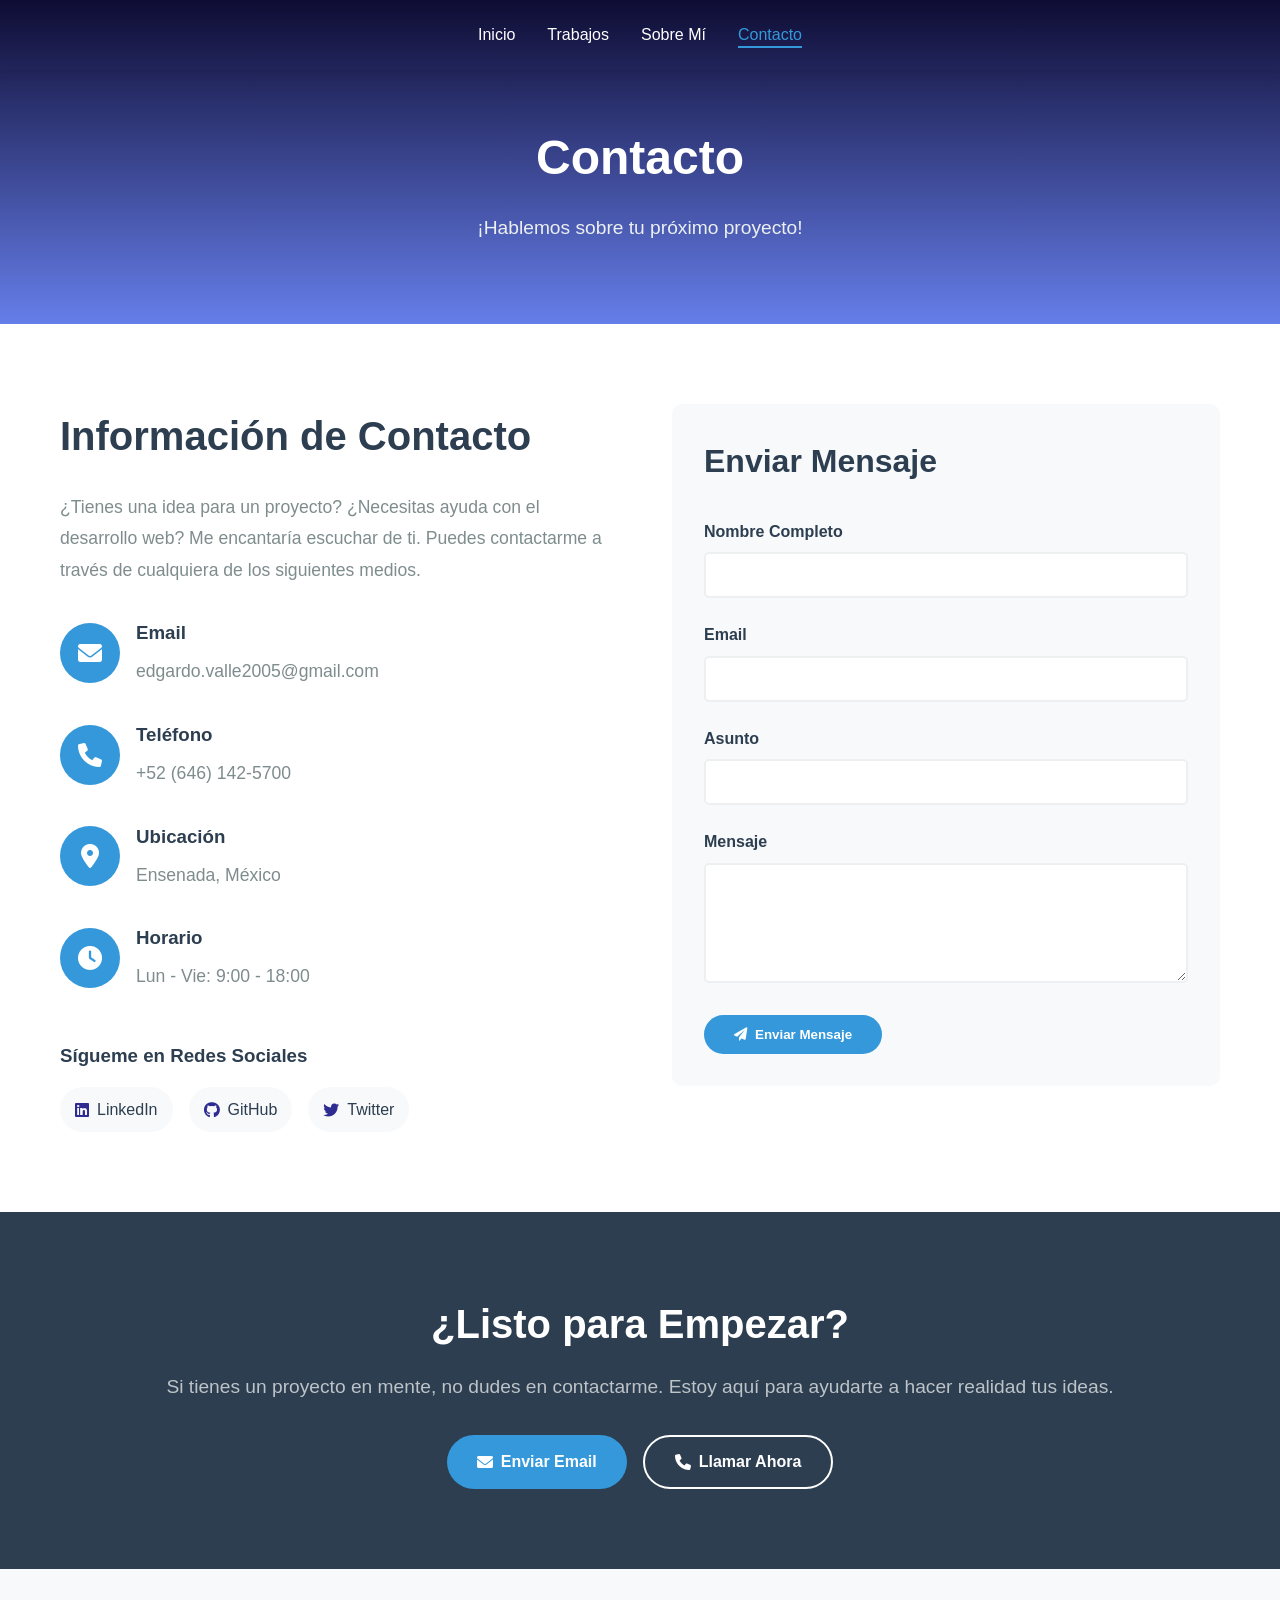
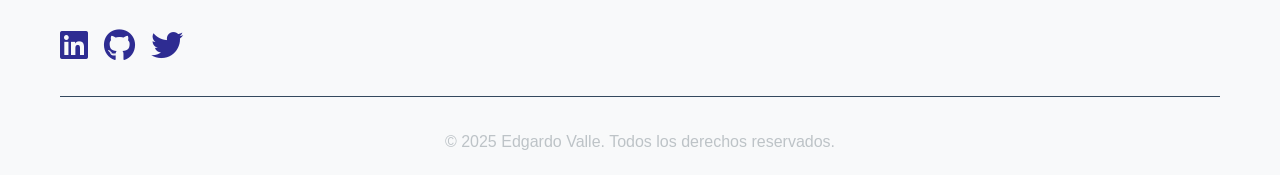
==== contacto.html @ f6646665 "Pagina web terminada" ====
<!DOCTYPE html>
<html lang="es">
<head>
    <meta charset="UTF-8">
    <meta name="viewport" content="width=device-width, initial-scale=1.0">
    <title>Contacto - Mi Portfolio</title>
    <link rel="stylesheet" href="styles.css">
    <link href="https://cdnjs.cloudflare.com/ajax/libs/font-awesome/6.0.0/css/all.min.css" rel="stylesheet">
</head>
<body>
    <nav class="navbar">
        <div class="nav-container">
            <ul class="nav-menu">
                <li class="nav-item">
                    <a href="index.html" class="nav-link">Inicio</a>
                </li>
                <li class="nav-item">
                    <a href="trabajos.html" class="nav-link">Trabajos</a>
                </li>
                <li class="nav-item">
                    <a href="sobre-mi.html" class="nav-link">Sobre Mí</a>
                </li>
                <li class="nav-item">
                    <a href="contacto.html" class="nav-link active">Contacto</a>
                </li>
            </ul>
            <div class="hamburger">
                <span class="bar"></span>
                <span class="bar"></span>
                <span class="bar"></span>
            </div>
        </div>
    </nav>

    <main>
        <section class="page-header">
            <div class="container">
                <h1>Contacto</h1>
                <p>¡Hablemos sobre tu próximo proyecto!</p>
            </div>
        </section>

        <section class="contact">
            <div class="container">
                <div class="contact-content">
                    <div class="contact-info">
                        <h2>Información de Contacto</h2>
                        <p>
                            ¿Tienes una idea para un proyecto? ¿Necesitas ayuda con el desarrollo web? 
                            Me encantaría escuchar de ti. Puedes contactarme a través de cualquiera de 
                            los siguientes medios.
                        </p>
                        
                        <div class="contact-methods">
                            <div class="contact-method">
                                <div class="contact-icon">
                                    <i class="fas fa-envelope"></i>
                                </div>
                                <div class="contact-details">
                                    <h3>Email</h3>
                                    <p>edgardo.valle2005@gmail.com</p>
                                </div>
                            </div>
                            
                            <div class="contact-method">
                                <div class="contact-icon">
                                    <i class="fas fa-phone"></i>
                                </div>
                                <div class="contact-details">
                                    <h3>Teléfono</h3>
                                    <p>+52 (646) 142-5700</p>
                                </div>
                            </div>
                            
                            <div class="contact-method">
                                <div class="contact-icon">
                                    <i class="fas fa-map-marker-alt"></i>
                                </div>
                                <div class="contact-details">
                                    <h3>Ubicación</h3>
                                    <p>Ensenada, México</p>
                                </div>
                            </div>
                            
                            <div class="contact-method">
                                <div class="contact-icon">
                                    <i class="fas fa-clock"></i>
                                </div>
                                <div class="contact-details">
                                    <h3>Horario</h3>
                                    <p>Lun - Vie: 9:00 - 18:00</p>
                                </div>
                            </div>
                        </div>

                        <div class="social-contact">
                            <h3>Sígueme en Redes Sociales</h3>
                            <div class="social-links">
                                <a href="#" class="social-link">
                                    <i class="fab fa-linkedin"></i>
                                    <span>LinkedIn</span>
                                </a>
                                <a href="#" class="social-link">
                                    <i class="fab fa-github"></i>
                                    <span>GitHub</span>
                                </a>
                                <a href="#" class="social-link">
                                    <i class="fab fa-twitter"></i>
                                    <span>Twitter</span>
                                </a>
                                <!-- <a href="#" class="social-link">
                                    <i class="fab fa-instagram"></i>
                                    <span>Instagram</span>
                                </a> -->
                            </div>
                        </div>
                    </div>

                    <div class="contact-form-container">
                        <form class="contact-form" id="contactForm" action="https://formspree.io/f/mkgqorav" method="POST">
                            <h2>Enviar Mensaje</h2>
                            
                            <div class="form-group">
                                <label for="name">Nombre Completo</label>
                                <input type="text" id="name" name="name" required>
                            </div>
                            
                            <div class="form-group">
                                <label for="email">Email</label>
                                <input type="email" id="email" name="email" required>
                            </div>
                            
                            <div class="form-group">
                                <label for="subject">Asunto</label>
                                <input type="text" id="subject" name="subject" required>
                            </div>
                            
                            <div class="form-group">
                                <label for="message">Mensaje</label>
                                <textarea id="message" name="message" rows="5" required></textarea>
                            </div>
                            
                            <button type="submit" class="btn btn-primary">
                                <i class="fas fa-paper-plane"></i>
                                Enviar Mensaje
                            </button>
                        </form>
                    </div>
                </div>
            </div>
        </section>

        <!-- <section class="map-section">
            <div class="container">
                <h2>¿Dónde Encontrarme?</h2>
                <div class="map-placeholder">
                    <i class="fas fa-map"></i>
                    <p>Mapa interactivo de ubicación</p>
                    <small>Puedes integrar Google Maps aquí</small>
                </div>
            </div>
        </section> -->

        <section class="cta-contact">
            <div class="container">
                <h2>¿Listo para Empezar?</h2>
                <p>Si tienes un proyecto en mente, no dudes en contactarme. Estoy aquí para ayudarte a hacer realidad tus ideas.</p>
                <div class="cta-buttons">
                    <a href="mailto:edgardo.valle2005@gmail.com" class="btn btn-primary">
                        <i class="fas fa-envelope"></i>
                        Enviar Email
                    </a>
                    <a href="tel:+526461426384" class="btn btn-secondary">
                        <i class="fas fa-phone"></i>
                        Llamar Ahora
                    </a>
                </div>
            </div>
        </section>
    </main>

    <footer class="footer">
        <div class="container">
            <div class="footer-content">
                <!-- <div class="footer-section">
                    <h3>Mi Portfolio</h3>
                    <p>Creando experiencias digitales excepcionales</p>
                </div> -->
                <!-- <div class="footer-section">
                    <h3>Enlaces Rápidos</h3>
                    <ul>
                        <li><a href="index.html">Inicio</a></li>
                        <li><a href="trabajos.html">Trabajos</a></li>
                        <li><a href="sobre-mi.html">Sobre Mí</a></li>
                        <li><a href="contacto.html">Contacto</a></li>
                    </ul>
                </div> -->
                <div class="footer-section">
                    <!-- <h3>Redes Sociales</h3> -->
                    <div class="social-links">
                        <a href="#"><i class="fab fa-linkedin fa-2x"></i></a>
                        <a href="#"><i class="fab fa-github fa-2x"></i></a>
                        <a href="#"><i class="fab fa-twitter fa-2x"></i></a>
                    </div>
                </div>
            </div>
            <div class="footer-bottom">
                <p>&copy; 2025 Edgardo Valle. Todos los derechos reservados.</p>
            </div>
        </div>
    </footer>


    <script src="script.js"></script>

      <script>
  // Formulario de contacto
document.addEventListener('DOMContentLoaded', function() {
    const contactForm = document.getElementById('contactForm');
    
    if (contactForm) {
        contactForm.addEventListener('submit', async function(e) { // 👈 aquí añadí async
            e.preventDefault();
            
            // Obtener datos del formulario
            const formData = new FormData(contactForm);
            const name = formData.get('name');
            const email = formData.get('email');
            const subject = formData.get('subject');
            const message = formData.get('message');
            
            // Validación básica
            if (!name || !email || !subject || !message) {
                showMessage('Por favor, completa todos los campos.', 'error');
                return;
            }
            
            if (!isValidEmail(email)) {
                showMessage('Por favor, ingresa un email válido.', 'error');
                return;
            }
            
            try {
                 const res = await fetch(contactForm.action, {
                    method: 'POST',
                    body: formData, // 👈 directamente formData
                    headers: {
                        'Accept': 'application/json'
                    }
                });

                if (res.ok) {
                    showMessage('¡Mensaje enviado correctamente! Te contactaré pronto.', 'success');
                    contactForm.reset();
                } else {
                    showMessage('Hubo un error al enviar el mensaje. Revisa la consola Network/Response.', 'error');
                }
            } catch (err) {
                console.error('Error en fetch:', err);
                showMessage('Error de red: ' + (err.message || err), 'error');
            }
        });
    }
});

  </script>

  
</body>
</html>
---- styles.css ----
/* Reset y configuración base */
* {
    margin: 0;
    padding: 0;
    box-sizing: border-box;
}

html {
    scroll-behavior: smooth;
}

body {
    font-family: 'Segoe UI', Tahoma, Geneva, Verdana, sans-serif;
    line-height: 1.6;
    color: #333;
    background-color: #f8f9fa;
    /* background-size: cover;
    background-position: center;
    background-repeat: no-repeat;
    background-attachment: fixed; */
}

.background-video {
    position: absolute;
    top: 0;
    left: 0;
    width: 100%;
    height: 100%;
    object-fit: cover;
    z-index: -1;
}

.container {
    max-width: 1200px;
    margin: 0 auto;
    padding: 0 20px;
}

/* Navegación */
.navbar {
    box-shadow: 0 2px 10px rgba(0,0,0,0.1);
    position: fixed;
    top: 0;
    width: 100%;
    z-index: 1000;
    transition: all 0.3s ease;
}

.navbar.scrolled {
    background: #ffffff;
}

.nav-container {
    max-width: 1200px;
    margin: 0 auto;
    padding: 0 20px;
    display: flex;
    justify-content: center;
    align-items: center;
    height: 70px;
}

.nav-menu {
    display: flex;
    list-style: none;
    gap: 2rem;
}

.nav-link {
    color: #ffffff;
    text-decoration: none;
    font-weight: 500;
    transition: color 0.3s ease;
    position: relative;
}

.nav-link.scrolled {
    color: #121212;
}

.nav-link:hover,
.nav-link.active {
    color: #3498db;
}

.nav-link.active::after {
    content: '';
    position: absolute;
    bottom: -5px;
    left: 0;
    width: 100%;
    height: 2px;
    background: #3498db;
}

.hamburger {
    display: none;
    flex-direction: column;
    cursor: pointer;
}

.bar {
    width: 25px;
    height: 3px;
    background: #333;
    margin: 3px 0;
    transition: 0.3s;
}

/* Hero Section */
.hero {
    /* background: linear-gradient(135deg, #667eea 0%, #764ba2 100%); */
    color: white;
    display: flex;
    align-items:center;
    min-height: 100vh;
}

.hero-content {
    max-width: 50%;
    padding: 0 100px; 
    display: grid;
    grid-template-columns: 1fr;
    gap: 2rem;
    align-items: center;
}

.hero h1 {
    font-size: 3.5rem;
    margin-bottom: 1rem;
    line-height: 1.2;
}

.highlight {
    color: #f69b08;
}

.hero-subtitle {
    font-size: 1.5rem;
    margin-bottom: 1rem;
    color: #ecf0f1;
}

.hero-description {
    font-size: 1.1rem;
    margin-bottom: 2rem;
    color: #ffffff;
}

.hero-buttons {
    display: flex;
    gap: 1rem;
    flex-wrap: wrap;
}

.btn {
    padding: 12px 30px;
    border: none;
    border-radius: 50px;
    text-decoration: none;
    font-weight: 600;
    transition: all 0.3s ease;
    display: inline-flex;
    align-items: center;
    gap: 0.5rem;
    cursor: pointer;
}

.btn-primary {
    background: #3498db;
    color: white;
}

.btn-primary:hover {
    background: #2980b9;
    transform: translateY(-2px);
    box-shadow: 0 5px 15px rgba(52, 152, 219, 0.4);
}

.btn-secondary {
    background: transparent;
    color: white;
    border: 2px solid white;
}

.btn-secondary:hover {
    background: white;
    color: #3498db;
    transform: translateY(-2px);
}

.hero-image {
    display: flex;
    justify-content: center;
    align-items: center;
}

.profile-card {
    background: rgba(255, 255, 255, 0.1);
    backdrop-filter: blur(10px);
    border-radius: 20px;
    padding: 2rem;
    text-align: center;
    border: 1px solid rgba(255, 255, 255, 0.2);
}

.profile-image {
    width: 200px;
    height: 200px;
    background: rgba(255, 255, 255, 0.2);
    border-radius: 50%;
    display: flex;
    align-items: center;
    justify-content: center;
    margin: 0 auto 1rem;
    font-size: 4rem;
    color: white;
}

/* Skills Section */
.skills {
    padding: 80px 0;
    background: white;
}

.skills h2 {
    text-align: center;
    font-size: 2.5rem;
    margin-bottom: 3rem;
    color: #2c3e50;
}

.skills-grid {
    display: grid;
    grid-template-columns: repeat(auto-fit, minmax(250px, 1fr));
    gap: 2rem;
}

.skill-item {
    text-align: center;
    padding: 2rem;
    border-radius: 10px;
    background: #f8f9fa;
    transition: transform 0.3s ease, box-shadow 0.3s ease;
}

.skill-item:hover {
    transform: translateY(-5px);
    box-shadow: 0 10px 30px rgba(0,0,0,0.1);
}

.skill-item i {
    font-size: 3rem;
    color: #3498db;
    margin-bottom: 1rem;
}

.skill-item h3 {
    font-size: 1.5rem;
    margin-bottom: 1rem;
    color: #2c3e50;
}

.skill-item p {
    color: #7f8c8d;
}

/* CTA Section */
.cta {
    background: #2c3e50;
    color: white;
    padding: 80px 0;
    text-align: center;
}

.cta h2 {
    font-size: 2.5rem;
    margin-bottom: 1rem;
}

.cta p {
    font-size: 1.2rem;
    margin-bottom: 2rem;
    color: #bdc3c7;
}

/* Page Header */
.page-header {
    background: linear-gradient(0deg, #667eea 0%, #0e0c33 100%);
    color: white;
    padding: 120px 0 80px;
    text-align: center;
}

.page-header h1 {
    font-size: 3rem;
    margin-bottom: 1rem;
}

.page-header p {
    font-size: 1.2rem;
    color: #ecf0f1;
}

/* About Section */
.about {
    padding: 80px 0;
    background: white;
}

.about-content {
    display: grid;
    grid-template-columns: 2fr 1fr;
    gap: 4rem;
    align-items: center;
}

.about-text h2 {
    font-size: 2.5rem;
    margin-bottom: 1.5rem;
    color: #2c3e50;
}

.about-text p {
    font-size: 1.1rem;
    margin-bottom: 1.5rem;
    color: #7f8c8d;
    line-height: 1.8;
}

.profile-large {
    display: flex;
    justify-content: center;
}

.profile-image-large {
    width: 300px;
    height: 300px;
    background: linear-gradient(135deg, #667eea 0%, #0e0c33 100%);
    border-radius: 20px;
    display: flex;
    align-items: center;
    justify-content: center;
    font-size: 6rem;
    color: white;
    box-shadow: 0 20px 40px rgba(0,0,0,0.1);
}

/* Experience Section */
.experience {
    padding: 80px 0;
    background: #f8f9fa;
}

.experience h2 {
    text-align: center;
    font-size: 2.5rem;
    margin-bottom: 3rem;
    color: #2c3e50;
}

.timeline {
    max-width: 800px;
    margin: 0 auto;
    position: relative;
}

.timeline::before {
    content: '';
    position: absolute;
    left: 50%;
    top: 0;
    bottom: 0;
    width: 2px;
    background: #3498db;
    transform: translateX(-50%);
}

.timeline-item {
    display: flex;
    margin-bottom: 3rem;
    position: relative;
}

.timeline-item:nth-child(odd) {
    flex-direction: row;
}

.timeline-item:nth-child(even) {
    flex-direction: row-reverse;
}

.timeline-date {
    flex: 0 0 200px;
    text-align: center;
    font-weight: bold;
    color: #3498db;
    display: flex;
    align-items: center;
    justify-content: center;
}

.timeline-content {
    flex: 1;
    background: white;
    padding: 2rem;
    border-radius: 10px;
    box-shadow: 0 5px 15px rgba(0,0,0,0.1);
    margin: 0 2rem;
    position: relative;
}

.timeline-content::before {
    content: '';
    position: absolute;
    top: 50%;
    width: 0;
    height: 0;
    border: 10px solid transparent;
    transform: translateY(-50%);
}

.timeline-item:nth-child(odd) .timeline-content::before {
    right: -20px;
    border-left-color: white;
}

.timeline-item:nth-child(even) .timeline-content::before {
    left: -20px;
    border-right-color: white;
}

.timeline-content h3 {
    color: #2c3e50;
    margin-bottom: 0.5rem;
}

.timeline-content h4 {
    color: #3498db;
    margin-bottom: 1rem;
}

/* Skills Detailed */
.skills-detailed {
    padding: 80px 0;
    background: white;
}

.skills-detailed h2 {
    text-align: center;
    font-size: 2.5rem;
    margin-bottom: 3rem;
    color: #2c3e50;
}

.skills-categories {
    display: grid;
    grid-template-columns: repeat(auto-fit, minmax(400px, 1fr));
    gap: 3rem;
}

.skill-category h3 {
    font-size: 1.5rem;
    margin-bottom: 2rem;
    color: #2c3e50;
}

.skill-bar {
    display: flex;
    align-items: center;
    margin-bottom: 1.5rem;
    gap: 1rem;
}

.skill-name {
    flex: 0 0 120px;
    font-weight: 600;
    color: #2c3e50;
}

.skill-progress {
    flex: 1;
    height: 10px;
    background: #ecf0f1;
    border-radius: 5px;
    overflow: hidden;
}

.skill-fill {
    height: 100%;
    background: linear-gradient(90deg, #3498db, #2980b9);
    border-radius: 5px;
    transition: width 1s ease;
    width: 0;
}

.skill-percentage {
    flex: 0 0 50px;
    text-align: right;
    font-weight: 600;
    color: #3498db;
}

/* Interests */
.interests {
    padding: 80px 0;
    background: #f8f9fa;
}

.interests h2 {
    text-align: center;
    font-size: 2.5rem;
    margin-bottom: 3rem;
    color: #2c3e50;
}

.interests-grid {
    display: grid;
    grid-template-columns: repeat(auto-fit, minmax(250px, 1fr));
    gap: 2rem;
}

.interest-item {
    text-align: center;
    padding: 2rem;
    background: white;
    border-radius: 10px;
    transition: transform 0.3s ease;
}

.interest-item:hover {
    transform: translateY(-5px);
}

.interest-item i {
    font-size: 3rem;
    color: #3498db;
    margin-bottom: 1rem;
}

.interest-item h3 {
    font-size: 1.5rem;
    margin-bottom: 1rem;
    color: #2c3e50;
}

/* Projects Section */
.projects {
    padding: 80px 0;
    background: white;
}

.projects h2 {
    text-align: center;
    font-size: 2.5rem;
    margin-bottom: 3rem;
    color: #2c3e50;
}

.project-filters {
    display: flex;
    justify-content: center;
    gap: 1rem;
    margin-bottom: 3rem;
    flex-wrap: wrap;
}

.filter-btn {
    padding: 10px 20px;
    border: 2px solid #3498db;
    background: transparent;
    color: #3498db;
    border-radius: 25px;
    cursor: pointer;
    transition: all 0.3s ease;
    font-weight: 600;
}

.filter-btn:hover,
.filter-btn.active {
    background: #3498db;
    color: white;
}

.projects-grid {
    display: grid;
    grid-template-columns: repeat(auto-fit, minmax(350px, 1fr));
    gap: 2rem;
}

.project-card {
    background: white;
    border-radius: 10px;
    overflow: hidden;
    box-shadow: 0 5px 15px rgba(0,0,0,0.1);
    transition: transform 0.3s ease, box-shadow 0.3s ease;
}

.project-card:hover {
    transform: translateY(-5px);
    box-shadow: 0 15px 30px rgba(0,0,0,0.15);
}

.project-image {
    position: relative;
    height: 200px;
    background: #f8f9fa;
    display: flex;
    align-items: center;
    justify-content: center;
    overflow: hidden;
}

.project-placeholder {
    font-size: 3rem;
    color: #bdc3c7;
}

.project-overlay {
    position: absolute;
    top: 0;
    left: 0;
    right: 0;
    bottom: 0;
    background: rgba(52, 152, 219, 0.9);
    display: flex;
    align-items: center;
    justify-content: center;
    gap: 1rem;
    opacity: 0;
    transition: opacity 0.3s ease;
}

.project-card:hover .project-overlay {
    opacity: 1;
}

.project-link,
.project-github {
    width: 50px;
    height: 50px;
    background: white;
    color: #3498db;
    border-radius: 50%;
    display: flex;
    align-items: center;
    justify-content: center;
    text-decoration: none;
    transition: transform 0.3s ease;
}

.project-link:hover,
.project-github:hover {
    transform: scale(1.1);
}

.project-content {
    padding: 2rem;
}

.project-content h3 {
    font-size: 1.5rem;
    margin-bottom: 1rem;
    color: #2c3e50;
}

.project-content p {
    color: #7f8c8d;
    margin-bottom: 1.5rem;
    line-height: 1.6;
}

.project-tech {
    display: flex;
    flex-wrap: wrap;
    gap: 0.5rem;
}

.tech-tag {
    background: #ecf0f1;
    color: #2c3e50;
    padding: 5px 12px;
    border-radius: 15px;
    font-size: 0.9rem;
    font-weight: 500;
}

/* Contact Section */
.contact {
    padding: 80px 0;
    background: white;
}

.contact-content {
    display: grid;
    grid-template-columns: 1fr 1fr;
    gap: 4rem;
}

.contact-info h2 {
    font-size: 2.5rem;
    margin-bottom: 1.5rem;
    color: #2c3e50;
}

.contact-info p {
    font-size: 1.1rem;
    color: #7f8c8d;
    margin-bottom: 2rem;
    line-height: 1.8;
}

.contact-methods {
    margin-bottom: 3rem;
}

.contact-method {
    display: flex;
    align-items: center;
    margin-bottom: 2rem;
    gap: 1rem;
}

.contact-icon {
    width: 60px;
    height: 60px;
    background: #3498db;
    color: white;
    border-radius: 50%;
    display: flex;
    align-items: center;
    justify-content: center;
    font-size: 1.5rem;
}

.contact-details h3 {
    color: #2c3e50;
    margin-bottom: 0.5rem;
}

.contact-details p {
    color: #7f8c8d;
    margin: 0;
}

.social-contact h3 {
    color: #2c3e50;
    margin-bottom: 1rem;
}

.social-links {
    display: flex;
    gap: 1rem;
    flex-wrap: wrap;
}

.social-links i{
    color: #2e2c92;
}

.social-link {
    display: flex;
    align-items: center;
    gap: 0.5rem;
    padding: 10px 15px;
    background: #f8f9fa;
    color: #2c3e50;
    text-decoration: none;
    border-radius: 25px;
    transition: all 0.3s ease;
}

.social-link:hover {
    background: #3498db;
    color: white;
    transform: translateY(-2px);
}

/* Contact Form */
.contact-form {
    background: #f8f9fa;
    padding: 2rem;
    border-radius: 10px;
}

.contact-form h2 {
    font-size: 2rem;
    margin-bottom: 2rem;
    color: #2c3e50;
}

.form-group {
    margin-bottom: 1.5rem;
}

.form-group label {
    display: block;
    margin-bottom: 0.5rem;
    color: #2c3e50;
    font-weight: 600;
}

.form-group input,
.form-group textarea {
    width: 100%;
    padding: 12px;
    border: 2px solid #ecf0f1;
    border-radius: 5px;
    font-size: 1rem;
    transition: border-color 0.3s ease;
}

.form-group input:focus,
.form-group textarea:focus {
    outline: none;
    border-color: #3498db;
}

.form-group textarea {
    resize: vertical;
    min-height: 120px;
}

/* Map Section */
.map-section {
    padding: 80px 0;
    background: #f8f9fa;
}

.map-section h2 {
    text-align: center;
    font-size: 2.5rem;
    margin-bottom: 3rem;
    color: #2c3e50;
}

.map-placeholder {
    height: 400px;
    background: #ddd;
    border-radius: 10px;
    display: flex;
    flex-direction: column;
    align-items: center;
    justify-content: center;
    color: #7f8c8d;
    font-size: 1.2rem;
}

.map-placeholder i {
    font-size: 4rem;
    margin-bottom: 1rem;
}

/* CTA Contact */
.cta-contact {
    padding: 80px 0;
    background: #2c3e50;
    color: white;
    text-align: center;
}

.cta-contact h2 {
    font-size: 2.5rem;
    margin-bottom: 1rem;
}

.cta-contact p {
    font-size: 1.2rem;
    margin-bottom: 2rem;
    color: #bdc3c7;
}

.cta-buttons {
    display: flex;
    justify-content: center;
    gap: 1rem;
    flex-wrap: wrap;
}

/* Footer */
.footer {
    /* background: #2c3e50; */
    color: white;
    padding: 60px 0 20px;
}

.footer-content {
    display: grid;
    grid-template-columns: repeat(auto-fit, minmax(250px, 1fr));
    gap: 2rem;
    margin-bottom: 2rem;
}

.footer-section h3 {
    margin-bottom: 1rem;
    color: #3498db;
}

.footer-section p {
    color: #bdc3c7;
    line-height: 1.6;
}

.footer-section ul {
    list-style: none;
}

.footer-section ul li {
    margin-bottom: 0.5rem;
}

.footer-section ul li a {
    color: #bdc3c7;
    text-decoration: none;
    transition: color 0.3s ease;
}

.footer-section ul li a:hover {
    color: #3498db;
}

.footer-bottom {
    text-align: center;
    padding-top: 2rem;
    border-top: 1px solid #34495e;
    color: #bdc3c7;
}

/* Responsive Design */
@media (max-width: 768px) {
    .hamburger {
        display: flex;
    }
    
    .nav-menu {
        position: fixed;
        left: -100%;
        top: 70px;
        flex-direction: column;
        background-color: white;
        width: 100%;
        text-align: center;
        transition: 0.3s;
        box-shadow: 0 10px 27px rgba(0,0,0,0.05);
        padding: 2rem 0;
    }
    
    .nav-menu.active {
        left: 0;
    }
    
    .nav-menu li {
        margin: 1rem 0;
    }
    
    .hero-content {
        grid-template-columns: 1fr;
        text-align: center;
        gap: 2rem;
    }
    
    .hero h1 {
        font-size: 2.5rem;
    }
    
    .about-content {
        grid-template-columns: 1fr;
        text-align: center;
    }
    
    .contact-content {
        grid-template-columns: 1fr;
    }
    
    .timeline::before {
        left: 20px;
    }
    
    .timeline-item {
        flex-direction: column !important;
        padding-left: 40px;
    }
    
    .timeline-date {
        flex: none;
        text-align: left;
        margin-bottom: 1rem;
    }
    
    .timeline-content {
        margin: 0;
    }
    
    .timeline-content::before {
        left: -30px !important;
        right: auto !important;
        border-right-color: white !important;
        border-left-color: transparent !important;
    }
    
    .skills-categories {
        grid-template-columns: 1fr;
    }
    
    .cta-buttons {
        flex-direction: column;
        align-items: center;
    }
    
    .hero-buttons {
        justify-content: center;
    }
}

@media (max-width: 480px) {
    .hero h1 {
        font-size: 2rem;
    }
    
    .hero-subtitle {
        font-size: 1.2rem;
    }
    
    .btn {
        padding: 10px 20px;
        font-size: 0.9rem;
    }
    
    .project-filters {
        flex-direction: column;
        align-items: center;
    }
    
    .filter-btn {
        width: 200px;
    }
}

/* Animaciones */
@keyframes fadeInUp {
    from {
        opacity: 0;
        transform: translateY(30px);
    }
    to {
        opacity: 1;
        transform: translateY(0);
    }
}

.skill-item,
.project-card,
.interest-item {
    animation: fadeInUp 0.6s ease forwards;
}

/* Scroll suave */
html {
    scroll-behavior: smooth;
}

/* Estados de carga */
.loading {
    opacity: 0.6;
    pointer-events: none;
}

/* Mensajes de éxito/error */
.message {
    padding: 1rem;
    border-radius: 5px;
    margin: 1rem 0;
    display: none;
}

.message.success {
    background: #d4edda;
    color: #155724;
    border: 1px solid #c3e6cb;
}

.message.error {
    background: #f8d7da;
    color: #721c24;
    border: 1px solid #f5c6cb;
}
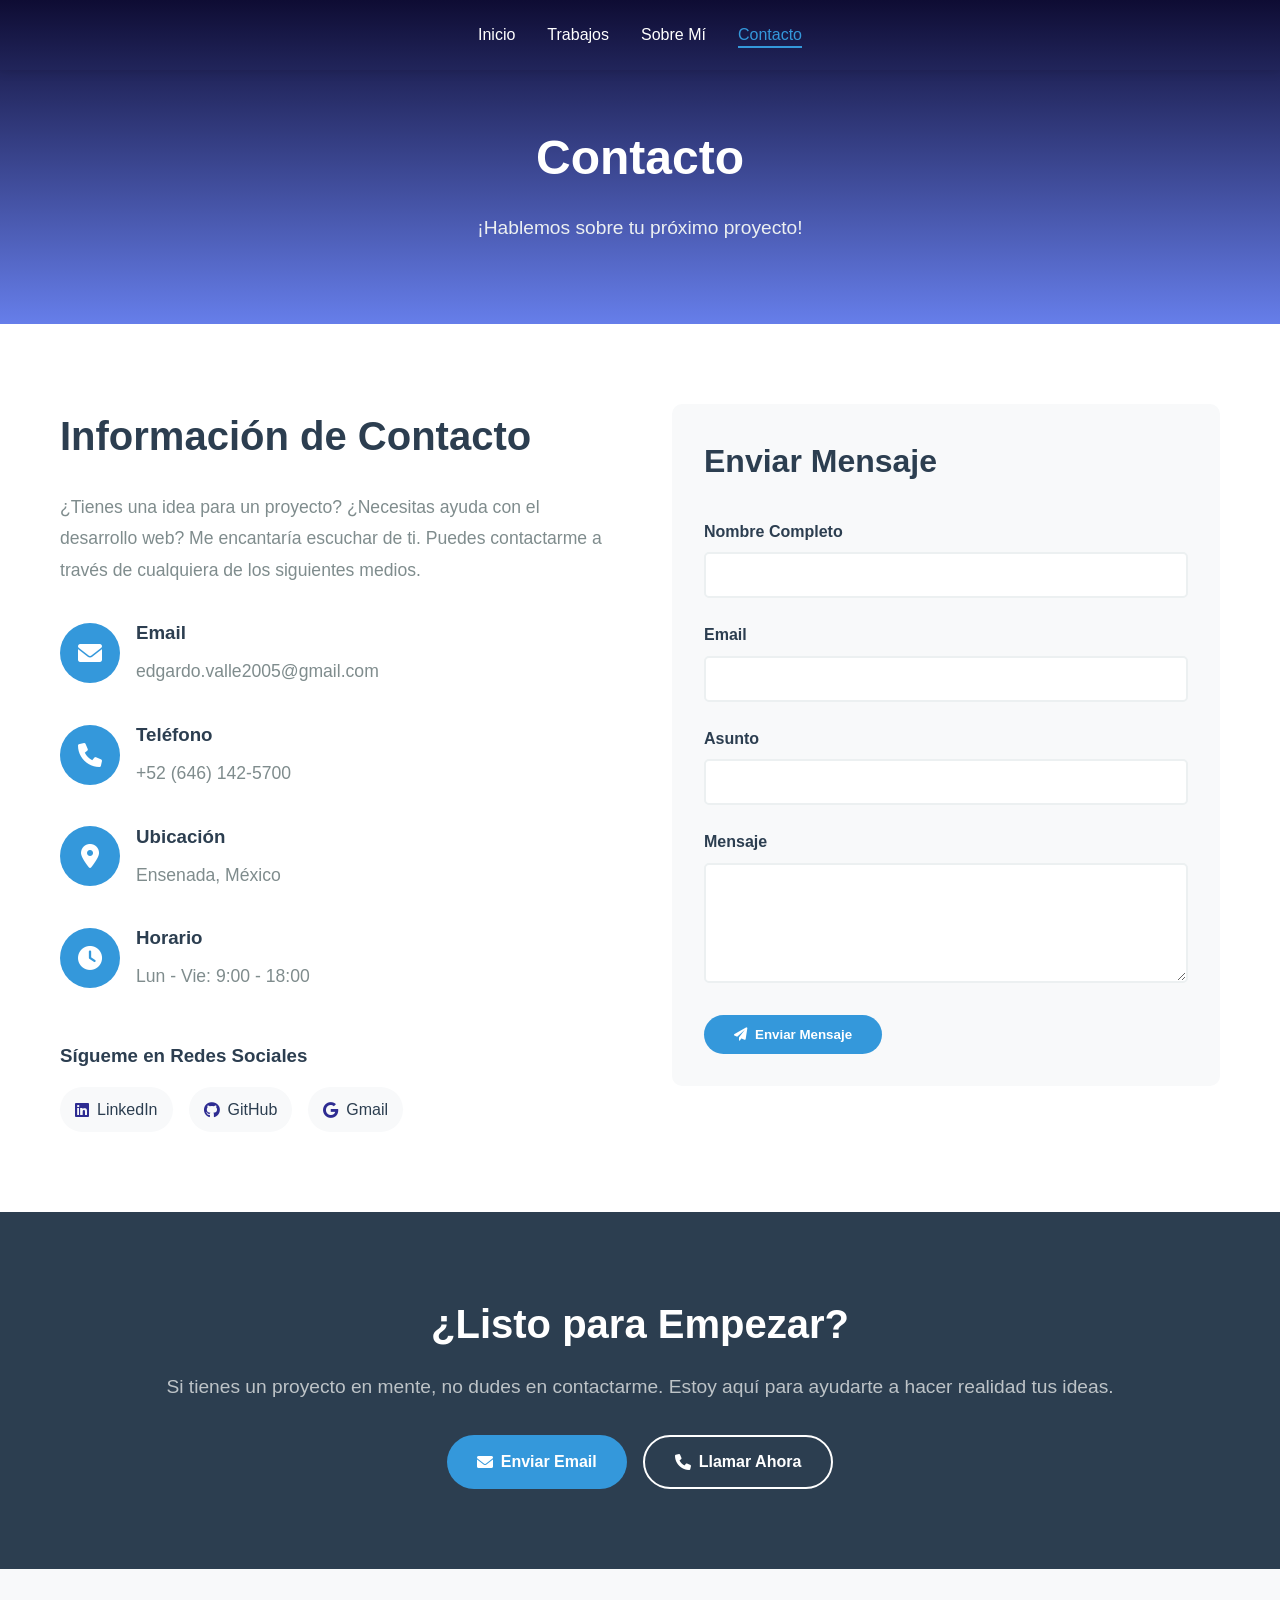
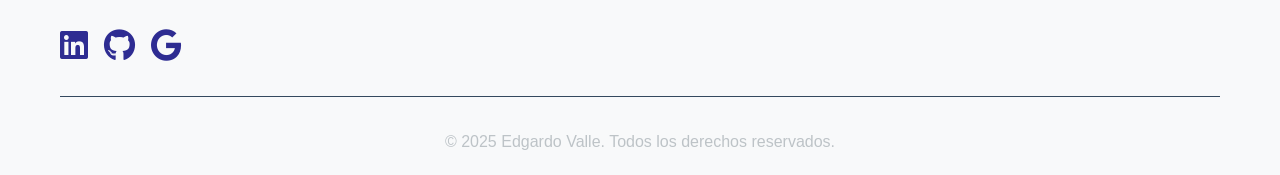
==== commit 39b671cf: "Se agregaron los links de redes" ====
--- a/contacto.html
+++ b/contacto.html
@@ -96,17 +96,17 @@
                         <div class="social-contact">
                             <h3>Sígueme en Redes Sociales</h3>
                             <div class="social-links">
-                                <a href="#" class="social-link">
+                                <a href="https://www.linkedin.com/in/edgardo-valle-11a190316" target="_blank" class="social-link">
                                     <i class="fab fa-linkedin"></i>
                                     <span>LinkedIn</span>
                                 </a>
-                                <a href="#" class="social-link">
+                                <a href="https://github.com/Botgardo" target="_blank" class="social-link">
                                     <i class="fab fa-github"></i>
                                     <span>GitHub</span>
                                 </a>
-                                <a href="#" class="social-link">
-                                    <i class="fab fa-twitter"></i>
-                                    <span>Twitter</span>
+                                <a href="mailto:edgardo.valle2005@gmail.com" class="social-link">
+                                    <i class="fab fa-google"></i>
+                                    <span>Gmail</span>
                                 </a>
                                 <!-- <a href="#" class="social-link">
                                     <i class="fab fa-instagram"></i>
@@ -198,9 +198,9 @@
                 <div class="footer-section">
                     <!-- <h3>Redes Sociales</h3> -->
                     <div class="social-links">
-                        <a href="#"><i class="fab fa-linkedin fa-2x"></i></a>
-                        <a href="#"><i class="fab fa-github fa-2x"></i></a>
-                        <a href="#"><i class="fab fa-twitter fa-2x"></i></a>
+                        <a href="https://www.linkedin.com/in/edgardo-valle-11a190316" target="_blank"><i class="fab fa-linkedin fa-2x"></i></a>
+                        <a href="https://github.com/Botgardo" target="_blank"><i class="fab fa-github fa-2x"></i></a>
+                        <a href="mailto:edgardo.valle2005@gmail.com"><i class="fab fa-google fa-2x"></i></a>
                     </div>
                 </div>
             </div>
